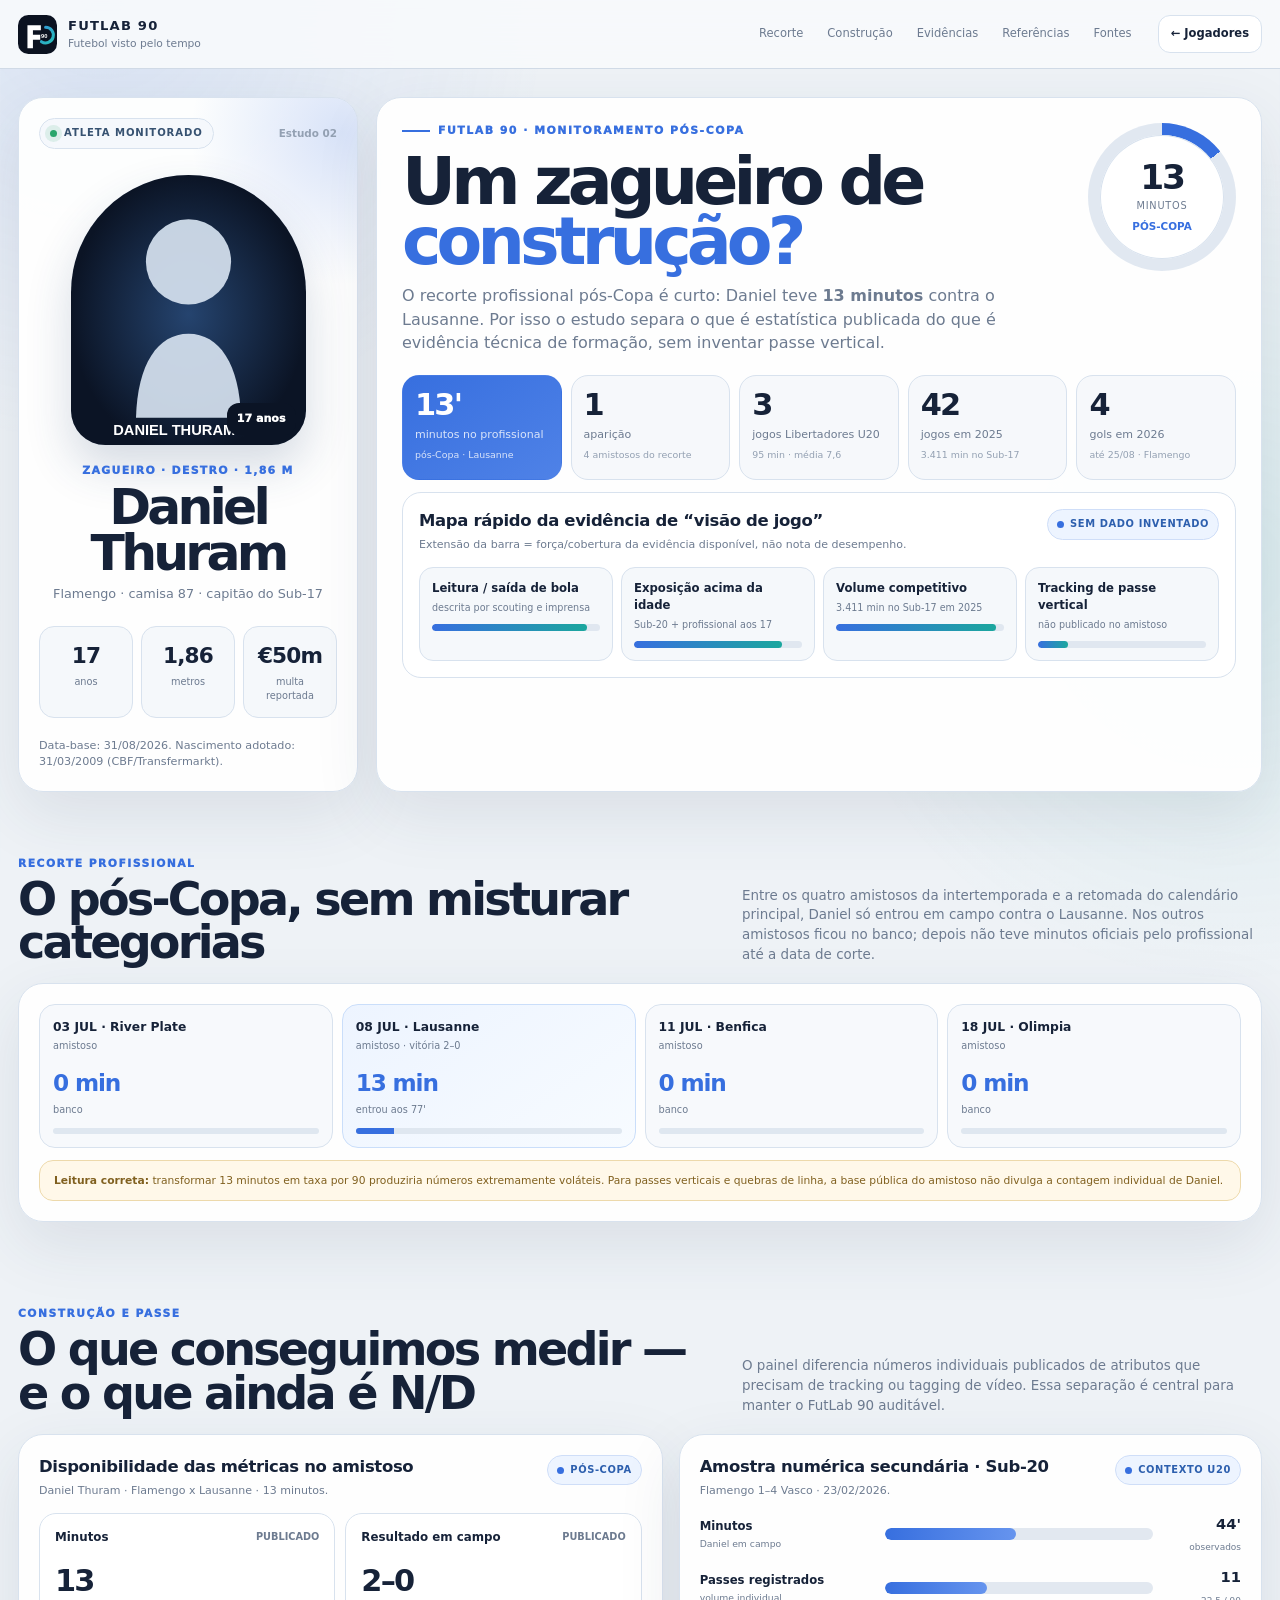
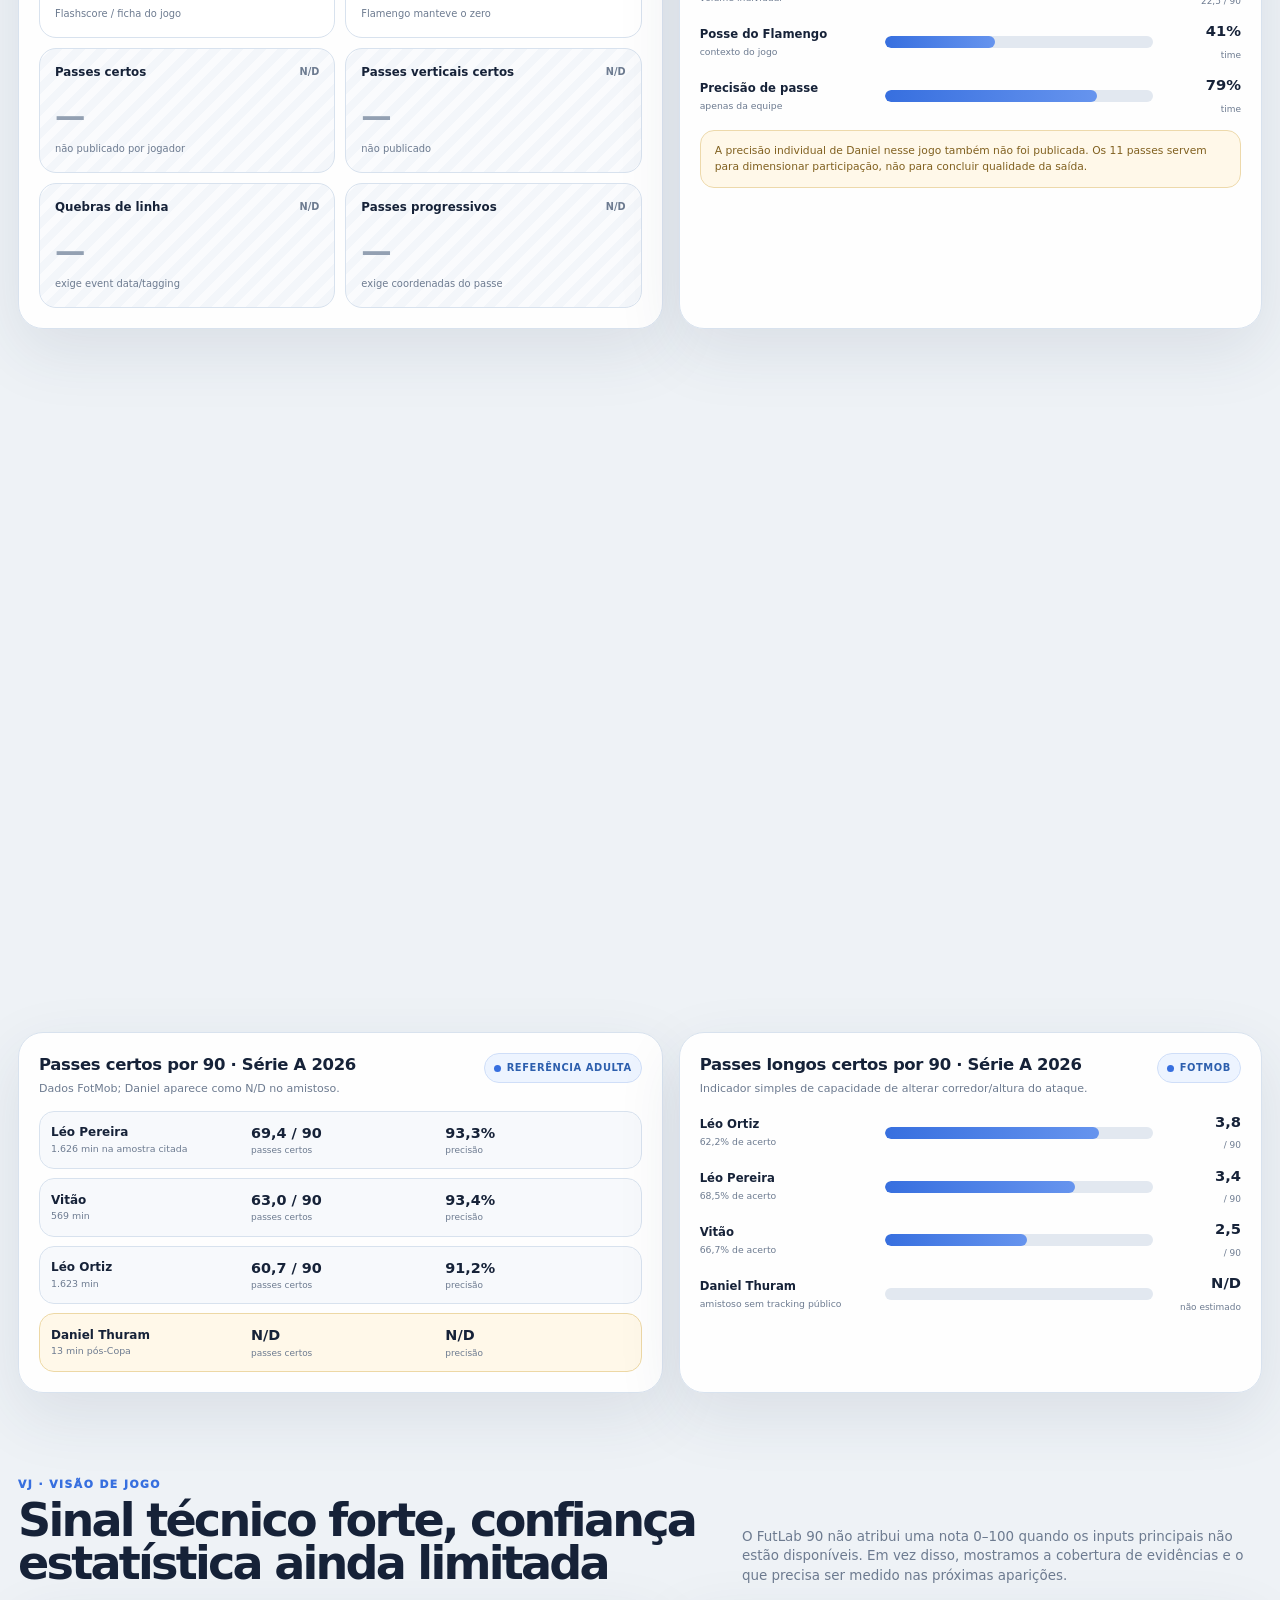
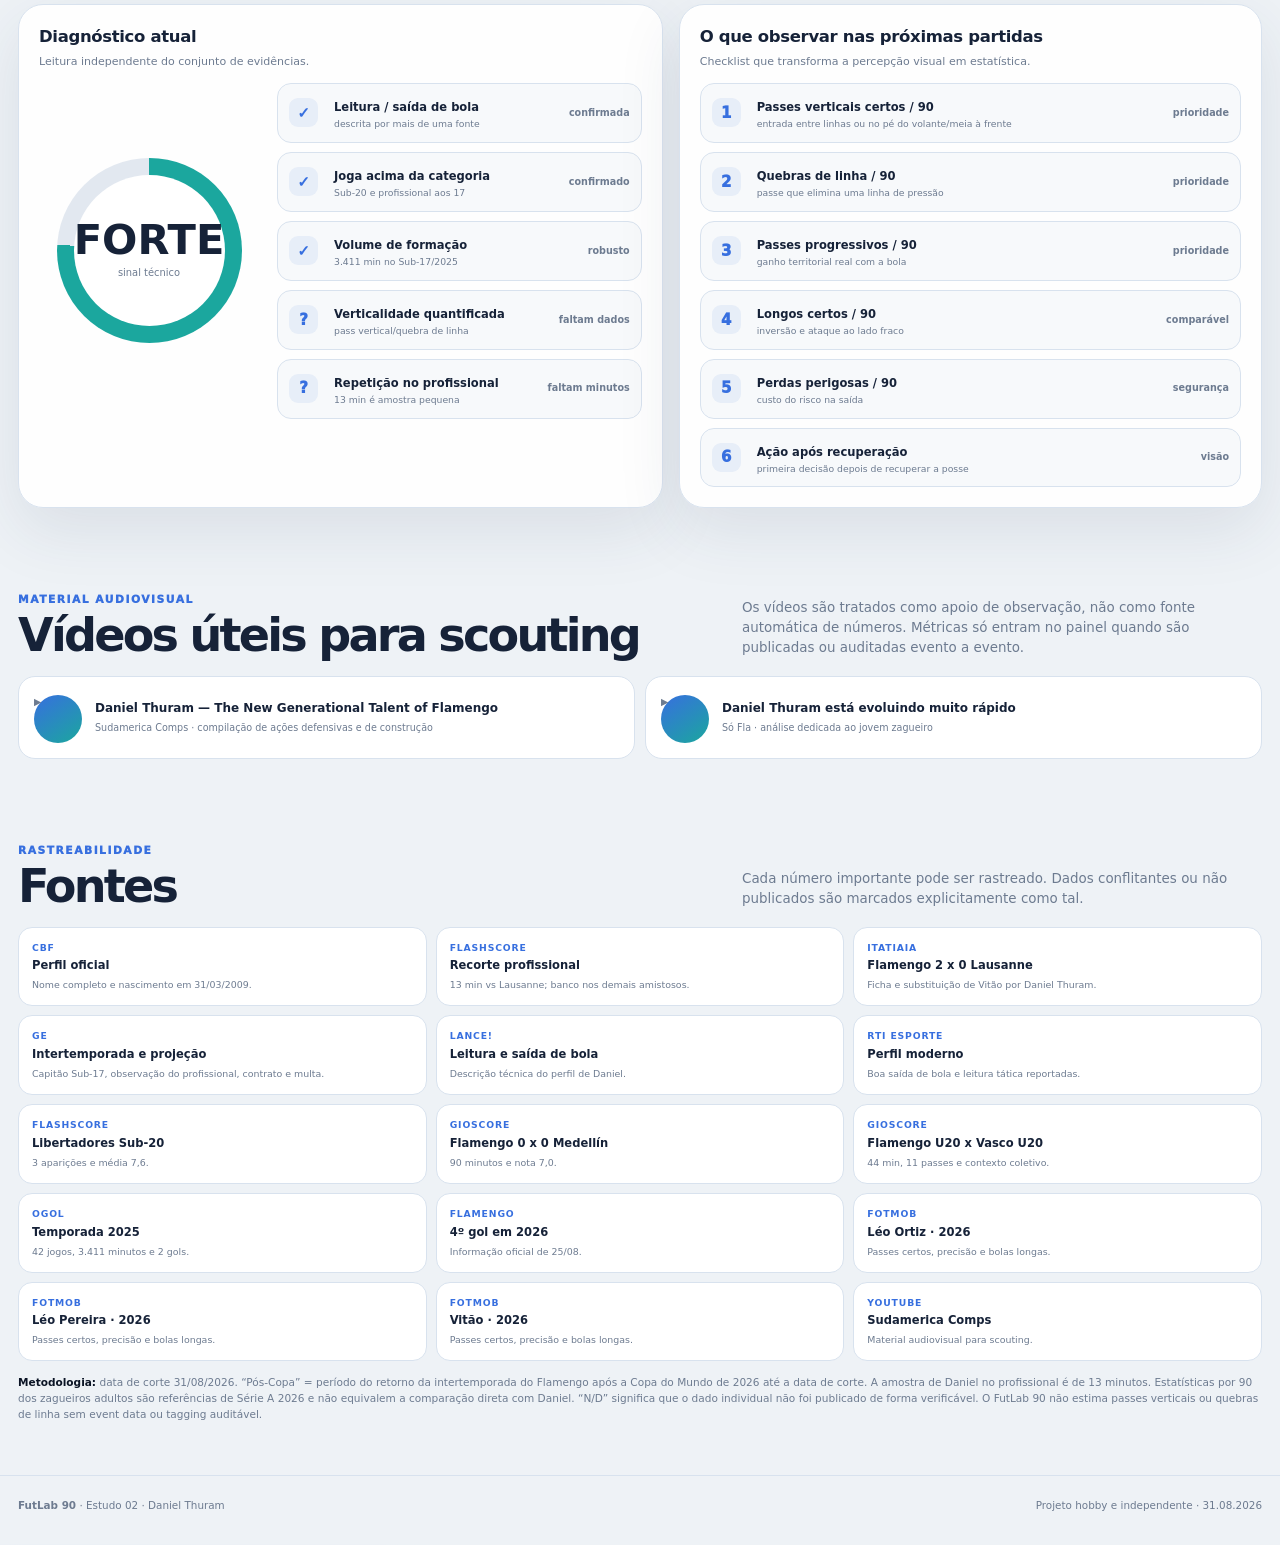
==== jogadores/daniel-thuram/index.html @ 8d50e5bb "feat: publish Daniel Thuram FutLab 90 study" ====
<!doctype html><html lang="pt-BR"><head><meta charset="utf-8"><meta name="viewport" content="width=device-width,initial-scale=1"><meta name="description" content="FutLab 90 — Estudo 02: Daniel Thuram. Visão de jogo, saída de bola e evidências estatísticas do zagueiro de 17 anos do Flamengo."><meta name="theme-color" content="#eef2f6"><title>FutLab 90 — Daniel Thuram | Estudo 02</title><link rel="icon" href="../../assets/futlab90-mark.svg" type="image/svg+xml"><link rel="stylesheet" href="style.css"></head><body>
<header class="top"><div class="shell topin"><a class="brand" href="../../"><img src="../../assets/futlab90-mark.svg" alt=""><div><strong>FutLab 90</strong><span>Futebol visto pelo tempo</span></div></a><nav class="nav"><a href="#recorte">Recorte</a><a href="#construcao">Construção</a><a href="#evidencias">Evidências</a><a href="#referencias">Referências</a><a href="#fontes">Fontes</a></nav><a class="homebtn" href="../../">← Jogadores</a></div></header>
<main>
<section class="hero"><div class="shell heroGrid">
<aside class="card profile reveal"><div class="status"><span class="pill"><i></i> atleta monitorado</span><span class="study">Estudo 02</span></div><div class="portrait"><img src="https://img.sofascore.com/api/v1/player/2456574/image" onerror="this.onerror=null;this.src='../../assets/daniel-thuram.svg'" alt="Daniel Thuram"><span class="age">17 anos</span></div><div class="profileName"><small>Zagueiro · destro · 1,86 m</small><h2>Daniel Thuram</h2><p>Flamengo · camisa 87 · capitão do Sub-17</p></div><div class="facts"><div class="fact"><strong>17</strong><span>anos</span></div><div class="fact"><strong>1,86</strong><span>metros</span></div><div class="fact"><strong>€50m</strong><span>multa reportada</span></div></div><div class="profileFoot"><p>Data-base: 31/08/2026. Nascimento adotado: 31/03/2009 (CBF/Transfermarkt).</p></div></aside>
<article class="card dashboard reveal"><div class="heroHead"><div><div class="eyebrow">FutLab 90 · Monitoramento pós-Copa</div><h1>Um zagueiro de <span>construção?</span></h1><p class="sub">O recorte profissional pós-Copa é curto: Daniel teve <b>13 minutos</b> contra o Lausanne. Por isso o estudo separa o que é estatística publicada do que é evidência técnica de formação, sem inventar passe vertical.</p></div><div class="ruler"><div><strong>13</strong><span>minutos</span><b>PÓS-COPA</b></div></div></div>
<div class="kpis"><div class="kpi primary"><strong>13'</strong><span>minutos no profissional</span><small>pós-Copa · Lausanne</small></div><div class="kpi"><strong>1</strong><span>aparição</span><small>4 amistosos do recorte</small></div><div class="kpi"><strong>3</strong><span>jogos Libertadores U20</span><small>95 min · média 7,6</small></div><div class="kpi"><strong>42</strong><span>jogos em 2025</span><small>3.411 min no Sub-17</small></div><div class="kpi"><strong>4</strong><span>gols em 2026</span><small>até 25/08 · Flamengo</small></div></div>
<div class="heroEvidence"><div class="chartHead"><div><h3>Mapa rápido da evidência de “visão de jogo”</h3><p>Extensão da barra = força/cobertura da evidência disponível, não nota de desempenho.</p></div><span class="chip">sem dado inventado</span></div><div class="signalGrid"><div class="signal"><b>Leitura / saída de bola</b><span>descrita por scouting e imprensa</span><div class="meter"><i style="width:92%"></i></div></div><div class="signal"><b>Exposição acima da idade</b><span>Sub-20 + profissional aos 17</span><div class="meter"><i style="width:88%"></i></div></div><div class="signal"><b>Volume competitivo</b><span>3.411 min no Sub-17 em 2025</span><div class="meter"><i style="width:95%"></i></div></div><div class="signal"><b>Tracking de passe vertical</b><span>não publicado no amistoso</span><div class="meter"><i style="width:18%"></i></div></div></div></div>
</article></div></section>
<section id="recorte"><div class="shell"><div class="sectionHead reveal"><div><small>Recorte profissional</small><h2>O pós-Copa, sem misturar categorias</h2></div><p>Entre os quatro amistosos da intertemporada e a retomada do calendário principal, Daniel só entrou em campo contra o Lausanne. Nos outros amistosos ficou no banco; depois não teve minutos oficiais pelo profissional até a data de corte.</p></div><article class="card chartCard reveal"><div class="timeline"><div class="match"><b>03 JUL · River Plate</b><span>amistoso</span><strong>0 min</strong><span>banco</span><i></i></div><div class="match played"><b>08 JUL · Lausanne</b><span>amistoso · vitória 2–0</span><strong>13 min</strong><span>entrou aos 77'</span><i></i></div><div class="match"><b>11 JUL · Benfica</b><span>amistoso</span><strong>0 min</strong><span>banco</span><i></i></div><div class="match"><b>18 JUL · Olimpia</b><span>amistoso</span><strong>0 min</strong><span>banco</span><i></i></div></div><div class="note"><b>Leitura correta:</b> transformar 13 minutos em taxa por 90 produziria números extremamente voláteis. Para passes verticais e quebras de linha, a base pública do amistoso não divulga a contagem individual de Daniel.</div></article></div></section>
<section id="construcao"><div class="shell"><div class="sectionHead reveal"><div><small>Construção e passe</small><h2>O que conseguimos medir — e o que ainda é N/D</h2></div><p>O painel diferencia números individuais publicados de atributos que precisam de tracking ou tagging de vídeo. Essa separação é central para manter o FutLab 90 auditável.</p></div><div class="grid2"><article class="card chartCard reveal"><div class="chartHead"><div><h3>Disponibilidade das métricas no amistoso</h3><p>Daniel Thuram · Flamengo x Lausanne · 13 minutos.</p></div><span class="chip">pós-Copa</span></div><div class="coverage"><div class="cover"><div class="topline"><b>Minutos</b><em>PUBLICADO</em></div><strong>13</strong><span>Flashscore / ficha do jogo</span></div><div class="cover"><div class="topline"><b>Resultado em campo</b><em>PUBLICADO</em></div><strong>2–0</strong><span>Flamengo manteve o zero</span></div><div class="cover nd"><div class="topline"><b>Passes certos</b><em>N/D</em></div><strong>—</strong><span>não publicado por jogador</span></div><div class="cover nd"><div class="topline"><b>Passes verticais certos</b><em>N/D</em></div><strong>—</strong><span>não publicado</span></div><div class="cover nd"><div class="topline"><b>Quebras de linha</b><em>N/D</em></div><strong>—</strong><span>exige event data/tagging</span></div><div class="cover nd"><div class="topline"><b>Passes progressivos</b><em>N/D</em></div><strong>—</strong><span>exige coordenadas do passe</span></div></div></article>
<article class="card chartCard reveal"><div class="chartHead"><div><h3>Amostra numérica secundária · Sub-20</h3><p>Flamengo 1–4 Vasco · 23/02/2026.</p></div><span class="chip">contexto U20</span></div><div class="bars"><div class="barrow"><div class="barcopy"><b>Minutos</b><span>Daniel em campo</span></div><div class="track"><i style="width:49%"></i></div><div class="value"><strong>44'</strong><span>observados</span></div></div><div class="barrow"><div class="barcopy"><b>Passes registrados</b><span>volume individual</span></div><div class="track"><i style="width:38%"></i></div><div class="value"><strong>11</strong><span>22,5 / 90</span></div></div><div class="barrow"><div class="barcopy"><b>Posse do Flamengo</b><span>contexto do jogo</span></div><div class="track"><i style="width:41%"></i></div><div class="value"><strong>41%</strong><span>time</span></div></div><div class="barrow"><div class="barcopy"><b>Precisão de passe</b><span>apenas da equipe</span></div><div class="track"><i style="width:79%"></i></div><div class="value"><strong>79%</strong><span>time</span></div></div></div><div class="note">A precisão individual de Daniel nesse jogo também não foi publicada. Os 11 passes servem para dimensionar participação, não para concluir qualidade da saída.</div></article></div></div></section>
<section id="evidencias"><div class="shell"><div class="sectionHead reveal"><div><small>Base de confirmação</small><h2>Por que o perfil de construtor é plausível</h2></div><p>Quando o tracking granular falta, a hipótese precisa sobreviver ao cruzamento de contexto competitivo, avaliações e observação técnica publicada.</p></div><div class="evidenceGrid"><article class="card evidence reveal"><div class="num">7,6</div><small>Libertadores U20</small><b>Média publicada em 3 aparições</b><p>Flashscore registra três jogos de Daniel no torneio de 2026, com 95 minutos e média 7,6.</p></article><article class="card evidence reveal"><div class="num">90'</div><small>vs Medellín U20</small><b>Jogo inteiro, placar 0–0</b><p>Atuou 90 minutos na partida sem gols e recebeu avaliação 7,0 em base de jogo.</p></article><article class="card evidence reveal"><div class="num">3.411'</div><small>temporada 2025</small><b>42 jogos no Sub-17</b><p>Volume grande para um defensor tão jovem: 42 partidas e dois gols no ano.</p></article><article class="card evidence reveal"><div class="num">4</div><small>gols em 2026</small><b>ameaça aérea real</b><p>O Flamengo informou em 25/08 que o gol contra o Atlético-GO foi o quarto do capitão no ano.</p></article></div><div class="quote reveal"><b>Scouting publicado:</b> o Lance destacou a “leitura de jogo, especialmente na saída de bola”. Outra apuração descreve o atleta como zagueiro de perfil moderno, com boa saída e leitura tática acima da média para a idade. Isso não substitui tracking, mas é evidência independente alinhada à hipótese.</div></div></section>
<section id="referencias"><div class="shell"><div class="sectionHead reveal"><div><small>Régua do profissional</small><h2>Como é a referência de construção no Flamengo</h2></div><p>Não é uma comparação direta de desempenho com Daniel — a amostra dele não permite. É uma régua para entender o nível de circulação e passe longo exigido dos zagueiros do time principal.</p></div><div class="grid2"><article class="card chartCard reveal"><div class="chartHead"><div><h3>Passes certos por 90 · Série A 2026</h3><p>Dados FotMob; Daniel aparece como N/D no amistoso.</p></div><span class="chip">referência adulta</span></div><div class="refTable"><div class="refRow"><div class="refName"><b>Léo Pereira</b><span>1.626 min na amostra citada</span></div><div class="miniMetric"><b>69,4 / 90</b><span>passes certos</span></div><div class="miniMetric"><b>93,3%</b><span>precisão</span></div></div><div class="refRow"><div class="refName"><b>Vitão</b><span>569 min</span></div><div class="miniMetric"><b>63,0 / 90</b><span>passes certos</span></div><div class="miniMetric"><b>93,4%</b><span>precisão</span></div></div><div class="refRow"><div class="refName"><b>Léo Ortiz</b><span>1.623 min</span></div><div class="miniMetric"><b>60,7 / 90</b><span>passes certos</span></div><div class="miniMetric"><b>91,2%</b><span>precisão</span></div></div><div class="refRow daniel"><div class="refName"><b>Daniel Thuram</b><span>13 min pós-Copa</span></div><div class="miniMetric"><b>N/D</b><span>passes certos</span></div><div class="miniMetric"><b>N/D</b><span>precisão</span></div></div></div></article>
<article class="card chartCard reveal"><div class="chartHead"><div><h3>Passes longos certos por 90 · Série A 2026</h3><p>Indicador simples de capacidade de alterar corredor/altura do ataque.</p></div><span class="chip">FotMob</span></div><div class="bars"><div class="barrow"><div class="barcopy"><b>Léo Ortiz</b><span>62,2% de acerto</span></div><div class="track"><i style="width:80%"></i></div><div class="value"><strong>3,8</strong><span>/ 90</span></div></div><div class="barrow"><div class="barcopy"><b>Léo Pereira</b><span>68,5% de acerto</span></div><div class="track"><i style="width:71%"></i></div><div class="value"><strong>3,4</strong><span>/ 90</span></div></div><div class="barrow"><div class="barcopy"><b>Vitão</b><span>66,7% de acerto</span></div><div class="track"><i style="width:53%"></i></div><div class="value"><strong>2,5</strong><span>/ 90</span></div></div><div class="barrow"><div class="barcopy"><b>Daniel Thuram</b><span>amistoso sem tracking público</span></div><div class="track"><i style="width:0"></i></div><div class="value"><strong>N/D</strong><span>não estimado</span></div></div></div></article></div></div></section>
<section><div class="shell"><div class="sectionHead reveal"><div><small>VJ · Visão de Jogo</small><h2>Sinal técnico forte, confiança estatística ainda limitada</h2></div><p>O FutLab 90 não atribui uma nota 0–100 quando os inputs principais não estão disponíveis. Em vez disso, mostramos a cobertura de evidências e o que precisa ser medido nas próximas aparições.</p></div><div class="grid2"><article class="card chartCard reveal"><div class="chartHead"><div><h3>Diagnóstico atual</h3><p>Leitura independente do conjunto de evidências.</p></div></div><div class="goals"><div class="donut" style="--p:76"><div><strong>FORTE</strong><span>sinal técnico</span></div></div><div><div class="checklist"><div class="check"><i>✓</i><div><b>Leitura / saída de bola</b><span>descrita por mais de uma fonte</span></div><em>confirmada</em></div><div class="check"><i>✓</i><div><b>Joga acima da categoria</b><span>Sub-20 e profissional aos 17</span></div><em>confirmado</em></div><div class="check"><i>✓</i><div><b>Volume de formação</b><span>3.411 min no Sub-17/2025</span></div><em>robusto</em></div><div class="check"><i>?</i><div><b>Verticalidade quantificada</b><span>pass vertical/quebra de linha</span></div><em>faltam dados</em></div><div class="check"><i>?</i><div><b>Repetição no profissional</b><span>13 min é amostra pequena</span></div><em>faltam minutos</em></div></div></div></div></article>
<article class="card chartCard reveal"><div class="chartHead"><div><h3>O que observar nas próximas partidas</h3><p>Checklist que transforma a percepção visual em estatística.</p></div></div><div class="checklist"><div class="check"><i>1</i><div><b>Passes verticais certos / 90</b><span>entrada entre linhas ou no pé do volante/meia à frente</span></div><em>prioridade</em></div><div class="check"><i>2</i><div><b>Quebras de linha / 90</b><span>passe que elimina uma linha de pressão</span></div><em>prioridade</em></div><div class="check"><i>3</i><div><b>Passes progressivos / 90</b><span>ganho territorial real com a bola</span></div><em>prioridade</em></div><div class="check"><i>4</i><div><b>Longos certos / 90</b><span>inversão e ataque ao lado fraco</span></div><em>comparável</em></div><div class="check"><i>5</i><div><b>Perdas perigosas / 90</b><span>custo do risco na saída</span></div><em>segurança</em></div><div class="check"><i>6</i><div><b>Ação após recuperação</b><span>primeira decisão depois de recuperar a posse</span></div><em>visão</em></div></div></article></div></div></section>
<section><div class="shell"><div class="sectionHead reveal"><div><small>Material audiovisual</small><h2>Vídeos úteis para scouting</h2></div><p>Os vídeos são tratados como apoio de observação, não como fonte automática de números. Métricas só entram no painel quando são publicadas ou auditadas evento a evento.</p></div><div class="videoGrid reveal"><a class="videoCard" href="https://www.youtube.com/watch?v=qIunXgoVu8s" target="_blank" rel="noopener"><span class="play">▶</span><div><b>Daniel Thuram — The New Generational Talent of Flamengo</b><span>Sudamerica Comps · compilação de ações defensivas e de construção</span></div></a><a class="videoCard" href="https://www.youtube.com/watch?v=5O9oHXUNaRY" target="_blank" rel="noopener"><span class="play">▶</span><div><b>Daniel Thuram está evoluindo muito rápido</b><span>Só Fla · análise dedicada ao jovem zagueiro</span></div></a></div></div></section>
<section id="fontes"><div class="shell"><div class="sectionHead reveal"><div><small>Rastreabilidade</small><h2>Fontes</h2></div><p>Cada número importante pode ser rastreado. Dados conflitantes ou não publicados são marcados explicitamente como tal.</p></div><div class="sources reveal">
<a class="source" href="https://www.cbf.com.br/futebol-brasileiro/atletas/campeonato-brasileiro/sub-20/2026/718394" target="_blank" rel="noopener"><small>CBF</small><b>Perfil oficial</b><span>Nome completo e nascimento em 31/03/2009.</span></a>
<a class="source" href="https://www.flashscore.com.br/jogador/daniel-thuram-marinho/212SZlZH/" target="_blank" rel="noopener"><small>Flashscore</small><b>Recorte profissional</b><span>13 min vs Lausanne; banco nos demais amistosos.</span></a>
<a class="source" href="https://www.itatiaia.com.br/esportes/futebol/futebol-nacional/futebol-carioca/flamengo/flamengo-roda-o-elenco-mas-vence-o-lausanne-sport-na-intertemporada/" target="_blank" rel="noopener"><small>Itatiaia</small><b>Flamengo 2 x 0 Lausanne</b><span>Ficha e substituição de Vitão por Daniel Thuram.</span></a>
<a class="source" href="https://ge.globo.com/futebol/times/flamengo/noticia/2026/06/27/quem-sao-os-jovens-da-base-que-vao-para-portugal-e-podem-aproveitar-para-conquistar-jardim-no-flamengo.ghtml" target="_blank" rel="noopener"><small>ge</small><b>Intertemporada e projeção</b><span>Capitão Sub-17, observação do profissional, contrato e multa.</span></a>
<a class="source" href="https://www.lance.com.br/flamengo/flamengo-decide-vaga-para-a-final-da-libertadores-sub-20-veja-os-destaques.html/" target="_blank" rel="noopener"><small>Lance!</small><b>Leitura e saída de bola</b><span>Descrição técnica do perfil de Daniel.</span></a>
<a class="source" href="https://rtiesporte.com.br/flamengo-daniel-thuram-contrato-multa-rescisoria/" target="_blank" rel="noopener"><small>RTI Esporte</small><b>Perfil moderno</b><span>Boa saída de bola e leitura tática reportadas.</span></a>
<a class="source" href="https://www.flashscore.com.br/jogador/daniel-thuram-marinho/212SZlZH/" target="_blank" rel="noopener"><small>Flashscore</small><b>Libertadores Sub-20</b><span>3 aparições e média 7,6.</span></a>
<a class="source" href="https://gioscore.com/es/futbol/partido/flamengo-rj-u20-medellin-u20/19677320" target="_blank" rel="noopener"><small>GioScore</small><b>Flamengo 0 x 0 Medellín</b><span>90 minutos e nota 7,0.</span></a>
<a class="source" href="https://gioscore.com/pt/futebol/partida/flamengo-rj-u20-vasco-da-gama-u20/19679340" target="_blank" rel="noopener"><small>GioScore</small><b>Flamengo U20 x Vasco U20</b><span>44 min, 11 passes e contexto coletivo.</span></a>
<a class="source" href="https://www.ogol.com.br/jogador/daniel-thuram/1172499?epoca_id=154" target="_blank" rel="noopener"><small>oGol</small><b>Temporada 2025</b><span>42 jogos, 3.411 minutos e 2 gols.</span></a>
<a class="source" href="https://www.flamengo.com.br/noticias/futebol-de-base/flamengo-goleia-atletico-go-e-chega-a-nove-jogos-invictos-no-brasileiro-sub-17" target="_blank" rel="noopener"><small>Flamengo</small><b>4º gol em 2026</b><span>Informação oficial de 25/08.</span></a>
<a class="source" href="https://www.fotmob.com/players/845976" target="_blank" rel="noopener"><small>FotMob</small><b>Léo Ortiz · 2026</b><span>Passes certos, precisão e bolas longas.</span></a>
<a class="source" href="https://www.fotmob.com/pt-BR/players/523801/leo-pereira" target="_blank" rel="noopener"><small>FotMob</small><b>Léo Pereira · 2026</b><span>Passes certos, precisão e bolas longas.</span></a>
<a class="source" href="https://www.fotmob.com/players/834240" target="_blank" rel="noopener"><small>FotMob</small><b>Vitão · 2026</b><span>Passes certos, precisão e bolas longas.</span></a>
<a class="source" href="https://www.youtube.com/watch?v=qIunXgoVu8s" target="_blank" rel="noopener"><small>YouTube</small><b>Sudamerica Comps</b><span>Material audiovisual para scouting.</span></a>
</div><p class="method reveal"><b>Metodologia:</b> data de corte 31/08/2026. “Pós-Copa” = período do retorno da intertemporada do Flamengo após a Copa do Mundo de 2026 até a data de corte. A amostra de Daniel no profissional é de 13 minutos. Estatísticas por 90 dos zagueiros adultos são referências de Série A 2026 e não equivalem a comparação direta com Daniel. “N/D” significa que o dado individual não foi publicado de forma verificável. O FutLab 90 não estima passes verticais ou quebras de linha sem event data ou tagging auditável.</p></div></section>
</main><footer><div class="shell foot"><span><b>FutLab 90</b> · Estudo 02 · Daniel Thuram</span><span>Projeto hobby e independente · 31.08.2026</span></div></footer><script src="app.js"></script></body></html>
---- jogadores/daniel-thuram/style.css ----
:root{--bg:#eef2f6;--card:#fff;--ink:#0b1425;--text:#162238;--muted:#6d7b90;--muted2:#93a0b2;--line:#d8e2ee;--blue:#376fdf;--blue2:#6694ee;--teal:#1ba79e;--teal2:#55c8bf;--amber:#e9a735;--violet:#7259d6;--green:#29a66b;--red:#d65c70;--shadow:0 22px 65px rgba(36,55,85,.10);--max:1440px}*{box-sizing:border-box}html{scroll-behavior:smooth;background:var(--bg)}body{margin:0;background:radial-gradient(circle at 8% 0,rgba(55,111,223,.12),transparent 28rem),radial-gradient(circle at 96% 12%,rgba(27,167,158,.1),transparent 26rem),var(--bg);color:var(--text);font:15px/1.48 Inter,ui-sans-serif,system-ui,-apple-system,BlinkMacSystemFont,"Segoe UI",sans-serif;-webkit-font-smoothing:antialiased}body:before{content:"";position:fixed;inset:0;z-index:-1;pointer-events:none;background-image:linear-gradient(rgba(46,70,104,.027) 1px,transparent 1px),linear-gradient(90deg,rgba(46,70,104,.027) 1px,transparent 1px);background-size:34px 34px;mask-image:linear-gradient(#000,transparent 78%)}a{color:inherit}img{display:block;max-width:100%}.shell{width:min(var(--max),calc(100% - 36px));margin:auto}.top{position:sticky;top:0;z-index:50;background:rgba(248,250,252,.9);backdrop-filter:blur(18px);border-bottom:1px solid rgba(199,211,226,.8)}.topin{height:68px;display:flex;align-items:center;gap:16px}.brand{display:flex;align-items:center;gap:11px;text-decoration:none;margin-right:auto}.brand img{width:39px;height:39px}.brand strong{display:block;font-size:.82rem;letter-spacing:.09em;text-transform:uppercase}.brand span{display:block;color:var(--muted);font-size:.67rem}.nav{display:flex;gap:4px}.nav a{text-decoration:none;color:var(--muted);font-size:.72rem;padding:9px 10px;border-radius:10px}.nav a:hover{background:white;color:var(--ink)}.homebtn{border:1px solid var(--line);background:white;border-radius:12px;padding:9px 12px;text-decoration:none;font-size:.72rem;font-weight:800}.hero{padding:28px 0 22px}.heroGrid{display:grid;grid-template-columns:340px minmax(0,1fr);gap:18px}.card{background:rgba(255,255,255,.95);border:1px solid var(--line);border-radius:25px;box-shadow:var(--shadow)}.profile{padding:20px;min-height:690px;position:relative;overflow:hidden;display:flex;flex-direction:column}.profile:after{content:"";position:absolute;width:330px;height:330px;border-radius:50%;right:-150px;top:-130px;background:radial-gradient(circle,rgba(55,111,223,.19),transparent 65%)}.status{position:relative;z-index:2;display:flex;justify-content:space-between;align-items:center}.pill{display:inline-flex;align-items:center;gap:7px;padding:7px 10px;border-radius:999px;border:1px solid var(--line);background:#f5f8fc;color:#375271;font-size:.63rem;font-weight:900;letter-spacing:.09em;text-transform:uppercase}.pill i{width:7px;height:7px;border-radius:50%;background:var(--green);box-shadow:0 0 0 5px rgba(41,166,107,.12)}.study{font-size:.65rem;color:var(--muted2);font-weight:800}.portrait{width:235px;height:270px;margin:26px auto 18px;border-radius:120px 120px 35px 35px;overflow:hidden;position:relative;background:linear-gradient(145deg,#dce6f2,#c8d6e7);box-shadow:0 22px 46px rgba(37,67,111,.19)}.portrait:before{content:"";position:absolute;inset:0;background:radial-gradient(circle at 50% 80%,rgba(27,167,158,.25),transparent 46%)}.portrait img{position:relative;z-index:2;width:100%;height:100%;object-fit:cover;object-position:center 10%}.age{position:absolute;z-index:3;right:10px;bottom:10px;background:var(--ink);color:#fff;padding:8px 10px;border-radius:12px;font-size:.69rem;font-weight:950}.profileName{text-align:center;position:relative;z-index:2}.profileName small{display:block;color:var(--blue);font-size:.68rem;text-transform:uppercase;letter-spacing:.12em;font-weight:950}.profileName h2{font-size:3.15rem;letter-spacing:-.075em;line-height:.92;margin:5px 0 8px}.profileName p{margin:0;color:var(--muted);font-size:.8rem}.facts{display:grid;grid-template-columns:repeat(3,1fr);gap:8px;margin-top:22px}.fact{background:#f5f8fb;border:1px solid var(--line);border-radius:15px;padding:13px 8px;text-align:center}.fact strong{font-size:1.35rem;display:block;letter-spacing:-.04em}.fact span{display:block;color:var(--muted);font-size:.61rem;margin-top:3px}.profileFoot{margin-top:auto;padding-top:20px}.profileFoot p{margin:0;color:var(--muted);font-size:.7rem}.dashboard{padding:25px;position:relative;min-width:0}.heroHead{display:flex;align-items:flex-start;justify-content:space-between;gap:20px}.eyebrow{display:flex;align-items:center;gap:8px;color:var(--blue);font-weight:950;font-size:.68rem;letter-spacing:.14em;text-transform:uppercase}.eyebrow:before{content:"";width:28px;height:2px;background:var(--blue)}h1{font-size:clamp(2.65rem,5.2vw,5.35rem);line-height:.9;letter-spacing:-.073em;margin:13px 0 12px;max-width:850px}h1 span{color:var(--blue)}.sub{margin:0;color:var(--muted);font-size:1rem;max-width:820px}.ruler{flex:0 0 148px;width:148px;height:148px;border-radius:50%;display:grid;place-items:center;position:relative;background:conic-gradient(var(--blue) 0 14.4%,#e1e8f1 14.4%)}.ruler:before{content:"";position:absolute;inset:12px;border-radius:50%;background:white;box-shadow:inset 0 0 0 1px var(--line)}.ruler div{position:relative;text-align:center}.ruler strong{font-size:2.15rem;display:block;line-height:1;letter-spacing:-.06em}.ruler span{display:block;color:var(--muted);font-size:.61rem;text-transform:uppercase;letter-spacing:.08em;margin-top:5px}.ruler b{display:block;color:var(--blue);font-size:.65rem;margin-top:5px}.kpis{display:grid;grid-template-columns:repeat(5,1fr);gap:9px;margin-top:20px}.kpi{border:1px solid var(--line);background:#f6f8fb;border-radius:17px;padding:14px 12px;min-height:105px}.kpi strong{display:block;font-size:1.9rem;line-height:1;letter-spacing:-.06em}.kpi span{display:block;color:var(--muted);font-size:.69rem;margin-top:7px}.kpi small{display:block;color:var(--muted2);font-size:.59rem;margin-top:4px}.kpi.primary{background:linear-gradient(145deg,var(--blue),#4f82e7);border-color:transparent;color:#fff}.kpi.primary span,.kpi.primary small{color:rgba(255,255,255,.8)}.heroEvidence{margin-top:12px;border:1px solid var(--line);border-radius:19px;background:#fff;padding:16px}.chartHead{display:flex;justify-content:space-between;gap:16px;align-items:flex-start;margin-bottom:13px}.chartHead h3{margin:0;font-size:1.03rem;letter-spacing:-.02em}.chartHead p{margin:4px 0 0;color:var(--muted);font-size:.69rem}.chip{display:inline-flex;align-items:center;gap:6px;padding:7px 9px;border-radius:999px;background:#edf4ff;border:1px solid #cfdef8;color:#2d5fae;font-size:.62rem;font-weight:900;text-transform:uppercase;letter-spacing:.06em;white-space:nowrap}.chip:before{content:"";width:7px;height:7px;border-radius:50%;background:var(--blue)}.signalGrid{display:grid;grid-template-columns:repeat(4,1fr);gap:8px}.signal{padding:12px;border-radius:14px;background:#f5f8fb;border:1px solid var(--line)}.signal b{display:block;font-size:.73rem}.signal span{display:block;color:var(--muted);font-size:.6rem;margin-top:4px}.signal .meter{height:7px;background:#e0e7f0;border-radius:999px;overflow:hidden;margin-top:9px}.signal .meter i{display:block;height:100%;border-radius:inherit;background:linear-gradient(90deg,var(--blue),var(--teal))}section{padding:42px 0;scroll-margin-top:76px}.sectionHead{display:grid;grid-template-columns:minmax(0,1fr) minmax(300px,520px);gap:25px;align-items:end;margin-bottom:18px}.sectionHead small{display:block;color:var(--blue);text-transform:uppercase;font-size:.67rem;letter-spacing:.14em;font-weight:950;margin-bottom:6px}.sectionHead h2{font-size:clamp(2rem,3.6vw,3.55rem);line-height:.95;letter-spacing:-.06em;margin:0}.sectionHead p{margin:0;color:var(--muted);font-size:.84rem}.grid2{display:grid;grid-template-columns:1.05fr .95fr;gap:16px}.chartCard{padding:20px;overflow:hidden}.timeline{display:grid;grid-template-columns:repeat(4,1fr);gap:9px}.match{border:1px solid var(--line);background:#f7f9fc;border-radius:16px;padding:13px;position:relative;overflow:hidden}.match.played{background:linear-gradient(145deg,#edf4ff,#f7fbff);border-color:#cadefa}.match b{display:block;font-size:.77rem}.match span{display:block;color:var(--muted);font-size:.61rem;margin-top:3px}.match strong{display:block;font-size:1.45rem;margin-top:12px;letter-spacing:-.05em;color:var(--blue)}.match i{display:block;height:6px;border-radius:999px;background:#dfe7f0;margin-top:10px;overflow:hidden}.match i:after{content:"";display:block;height:100%;width:0;background:var(--blue)}.match.played i:after{width:14.4%}.coverage{display:grid;grid-template-columns:repeat(2,1fr);gap:10px}.cover{border:1px solid var(--line);border-radius:17px;padding:15px;background:white}.cover .topline{display:flex;justify-content:space-between;gap:10px;align-items:center}.cover b{font-size:.74rem}.cover em{font-style:normal;font-size:.61rem;font-weight:900;color:var(--muted)}.cover strong{display:block;font-size:1.9rem;letter-spacing:-.06em;margin-top:12px}.cover span{display:block;color:var(--muted);font-size:.62rem;margin-top:4px}.cover.nd{background:repeating-linear-gradient(135deg,#fafbfd 0 8px,#f3f6fa 8px 16px)}.cover.nd strong{color:var(--muted2)}.note{margin-top:12px;padding:12px 14px;border-radius:14px;background:#fff8e9;border:1px solid #edd9ab;color:#80601f;font-size:.67rem}.bars{display:grid;gap:10px}.barrow{display:grid;grid-template-columns:175px 1fr 78px;gap:10px;align-items:center}.barcopy b{display:block;font-size:.73rem}.barcopy span{display:block;color:var(--muted);font-size:.58rem;margin-top:2px}.track{height:12px;border-radius:999px;background:#e2e8f0;overflow:hidden}.track i{height:100%;display:block;border-radius:inherit;background:linear-gradient(90deg,var(--blue),var(--blue2))}.value{text-align:right}.value strong{display:block;font-size:.92rem}.value span{font-size:.56rem;color:var(--muted)}.refTable{display:grid;gap:9px}.refRow{display:grid;grid-template-columns:190px 1fr 1fr;gap:10px;align-items:center;padding:11px;border-radius:15px;background:#f7f9fc;border:1px solid var(--line)}.refRow.daniel{background:#fff8e9;border-color:#edd8a5}.refName b{display:block;font-size:.75rem}.refName span{display:block;font-size:.59rem;color:var(--muted)}.miniMetric b{display:block;font-size:.9rem}.miniMetric span{display:block;color:var(--muted);font-size:.56rem}.evidenceGrid{display:grid;grid-template-columns:repeat(4,1fr);gap:10px}.evidence{padding:17px;min-height:205px;position:relative;overflow:hidden}.evidence:after{content:"";position:absolute;width:100px;height:100px;border-radius:50%;right:-42px;top:-42px;background:rgba(55,111,223,.07)}.evidence .num{font-size:2.3rem;font-weight:950;letter-spacing:-.07em}.evidence small{display:block;color:var(--blue);font-size:.61rem;letter-spacing:.1em;text-transform:uppercase;font-weight:900;margin-top:8px}.evidence b{display:block;font-size:.84rem;margin-top:7px}.evidence p{margin:7px 0 0;color:var(--muted);font-size:.65rem}.quote{margin-top:15px;border-left:3px solid var(--teal);padding:12px 15px;background:#f4fbfa;border-radius:0 14px 14px 0;color:#385c5a;font-size:.76rem}.videoGrid{display:grid;grid-template-columns:1fr 1fr;gap:10px}.videoCard{display:flex;gap:13px;align-items:center;padding:15px;text-decoration:none;border:1px solid var(--line);border-radius:17px;background:white}.play{width:48px;height:48px;border-radius:50%;background:linear-gradient(145deg,var(--blue),var(--teal));color:white;display:grid;place-items:center;font-size:1.05rem;flex:0 0 auto}.videoCard b{display:block;font-size:.75rem}.videoCard span{display:block;color:var(--muted);font-size:.6rem;margin-top:3px}.goals{display:grid;grid-template-columns:220px 1fr;gap:18px;align-items:center}.donut{--p:75;width:185px;height:185px;border-radius:50%;display:grid;place-items:center;background:conic-gradient(var(--teal) calc(var(--p)*1%),#e2e8f0 0);position:relative;margin:auto}.donut:before{content:"";position:absolute;inset:17px;background:white;border-radius:50%}.donut div{position:relative;text-align:center}.donut strong{font-size:2.6rem;display:block;line-height:1}.donut span{font-size:.62rem;color:var(--muted)}.checklist{display:grid;gap:9px}.check{display:grid;grid-template-columns:35px 1fr 100px;gap:10px;align-items:center;padding:11px;border:1px solid var(--line);border-radius:14px;background:#f7f9fb}.check i{width:29px;height:29px;border-radius:9px;display:grid;place-items:center;background:#e7eef8;color:var(--blue);font-style:normal;font-weight:950}.check b{font-size:.72rem}.check span{display:block;color:var(--muted);font-size:.58rem}.check em{font-style:normal;text-align:right;color:var(--muted);font-size:.6rem;font-weight:850}.sources{display:grid;grid-template-columns:repeat(3,1fr);gap:9px}.source{padding:13px;border:1px solid var(--line);border-radius:14px;background:white;text-decoration:none;transition:.2s}.source:hover{transform:translateY(-2px);box-shadow:var(--shadow)}.source small{display:block;color:var(--blue);font-size:.58rem;text-transform:uppercase;font-weight:900;letter-spacing:.09em}.source b{display:block;font-size:.72rem;margin-top:3px}.source span{display:block;color:var(--muted);font-size:.59rem;margin-top:4px}.method{margin-top:14px;color:var(--muted);font-size:.66rem}.method b{color:var(--ink)}footer{border-top:1px solid var(--line);padding:22px 0 32px;color:var(--muted);font-size:.65rem}.foot{display:flex;justify-content:space-between;gap:15px}.reveal{opacity:0;transform:translateY(10px);transition:.45s}.reveal.on{opacity:1;transform:none}@media(max-width:1050px){.heroGrid{grid-template-columns:280px 1fr}.profile{min-height:650px}.portrait{width:205px;height:238px}.kpis{grid-template-columns:repeat(3,1fr)}.kpi:nth-child(4),.kpi:nth-child(5){grid-column:span 1}.signalGrid,.evidenceGrid{grid-template-columns:repeat(2,1fr)}}@media(max-width:850px){.nav{display:none}.heroGrid,.grid2{grid-template-columns:1fr}.profile{min-height:auto;display:grid;grid-template-columns:180px 1fr;gap:15px;align-items:center}.status{grid-column:1/-1}.portrait{margin:0;width:165px;height:195px}.profileName{text-align:left}.facts{margin:0}.profileFoot{grid-column:1/-1;padding-top:2px}.sectionHead{grid-template-columns:1fr}.timeline{grid-template-columns:repeat(2,1fr)}.sources{grid-template-columns:repeat(2,1fr)}.goals{grid-template-columns:1fr}.donut{width:160px;height:160px}}@media(max-width:620px){.shell{width:min(100% - 22px,var(--max))}.topin{height:59px}.brand span{display:none}.homebtn{font-size:.65rem;padding:8px 9px}.hero{padding-top:16px}.profile{grid-template-columns:96px 1fr;padding:12px}.portrait{width:92px;height:110px;border-radius:48px 48px 18px 18px}.age{font-size:.52rem;padding:4px 6px;right:4px;bottom:4px}.profileName h2{font-size:2rem}.profileName p{font-size:.64rem}.facts,.profileFoot{display:none}.dashboard{padding:16px}.heroHead{display:block}.ruler{width:82px;height:82px;position:absolute;right:17px;top:112px;flex-basis:82px}.ruler:before{inset:7px}.ruler strong{font-size:1.2rem}.ruler span{font-size:.44rem}.ruler b{font-size:.46rem;margin-top:2px}h1{font-size:2.45rem;padding-right:72px}.sub{font-size:.79rem;padding-right:92px;min-height:94px}.kpis{grid-template-columns:1fr 1fr}.kpi:last-child{grid-column:1/-1}.signalGrid,.evidenceGrid{grid-template-columns:1fr 1fr}.chartHead{display:block}.chip{margin-top:7px}.timeline{grid-template-columns:1fr 1fr}.coverage{grid-template-columns:1fr}.barrow{grid-template-columns:1fr 65px}.barrow .track{grid-column:1/-1;order:3}.refRow{grid-template-columns:1fr 1fr}.refName{grid-column:1/-1}.videoGrid{grid-template-columns:1fr}.sources{grid-template-columns:1fr}.check{grid-template-columns:32px 1fr}.check em{grid-column:2;text-align:left}.foot{display:block}.foot span{display:block;margin-top:5px}.sectionHead h2{font-size:2.25rem}}
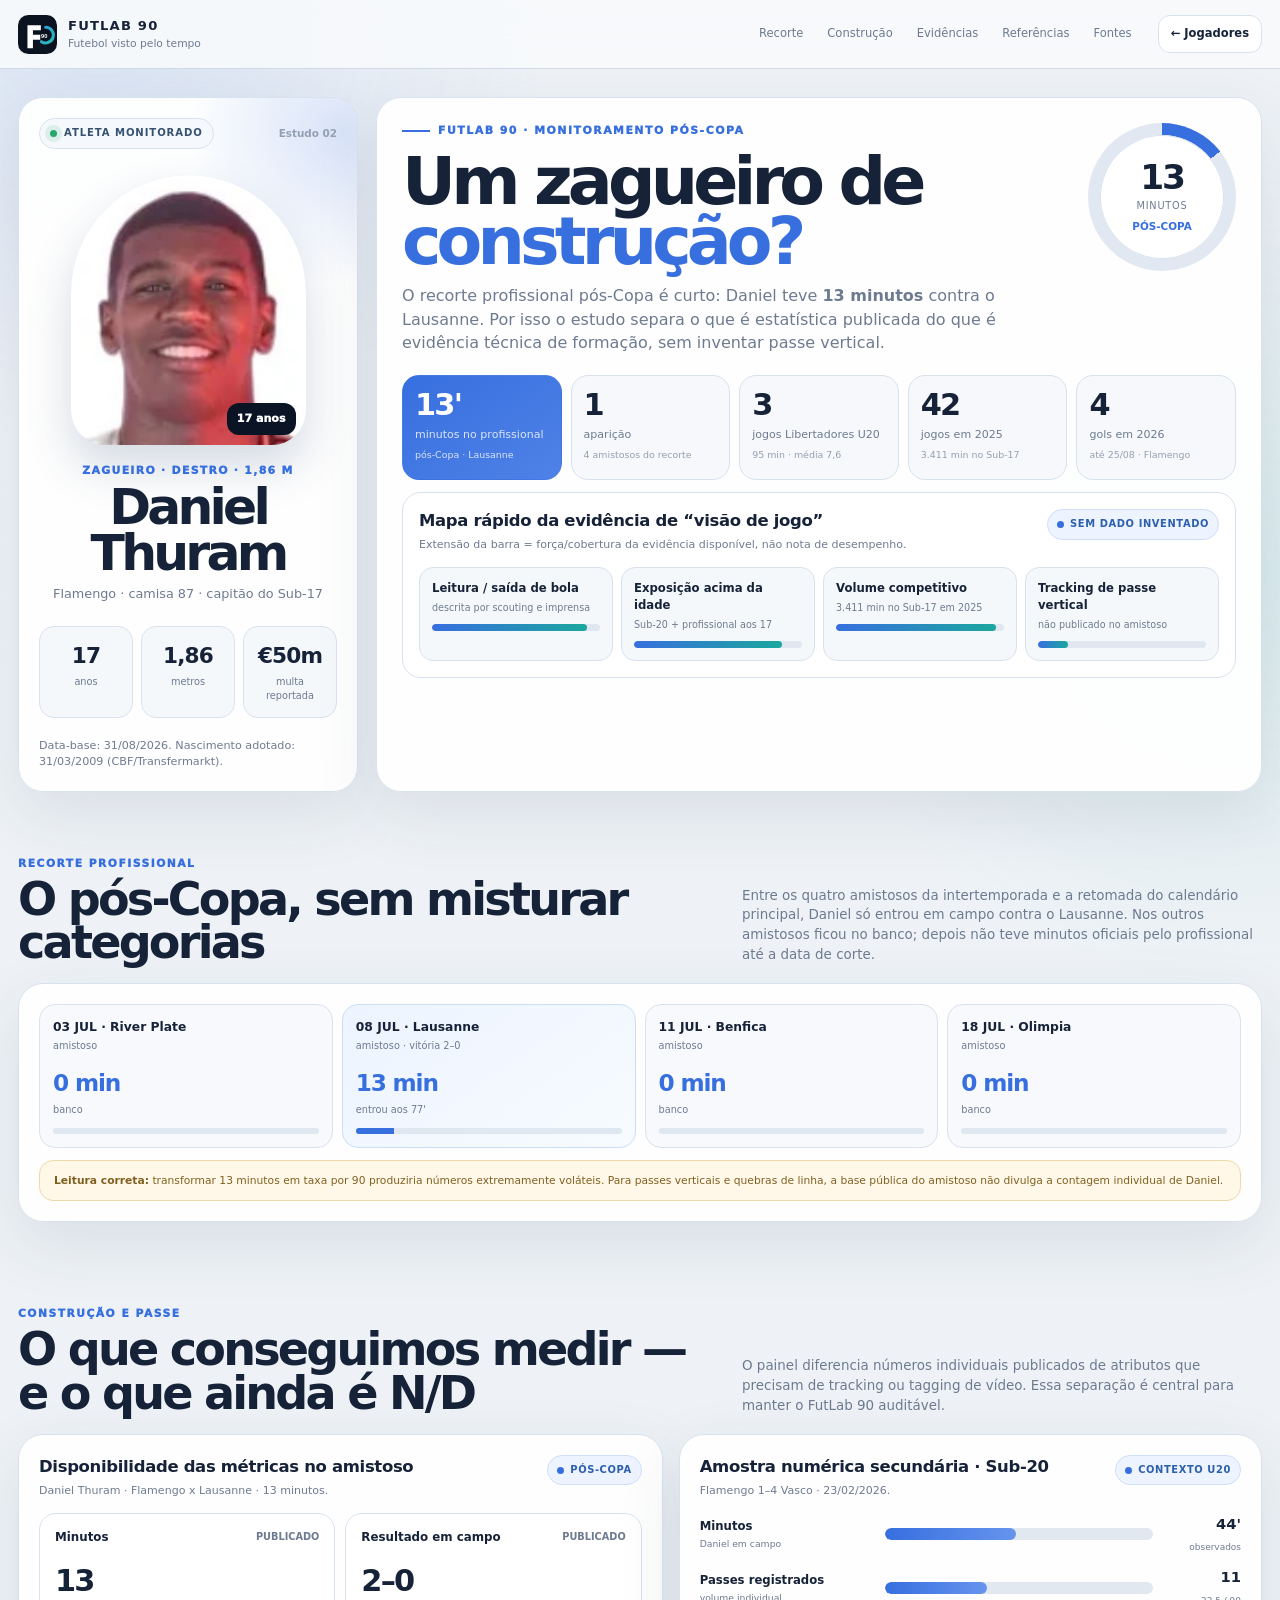
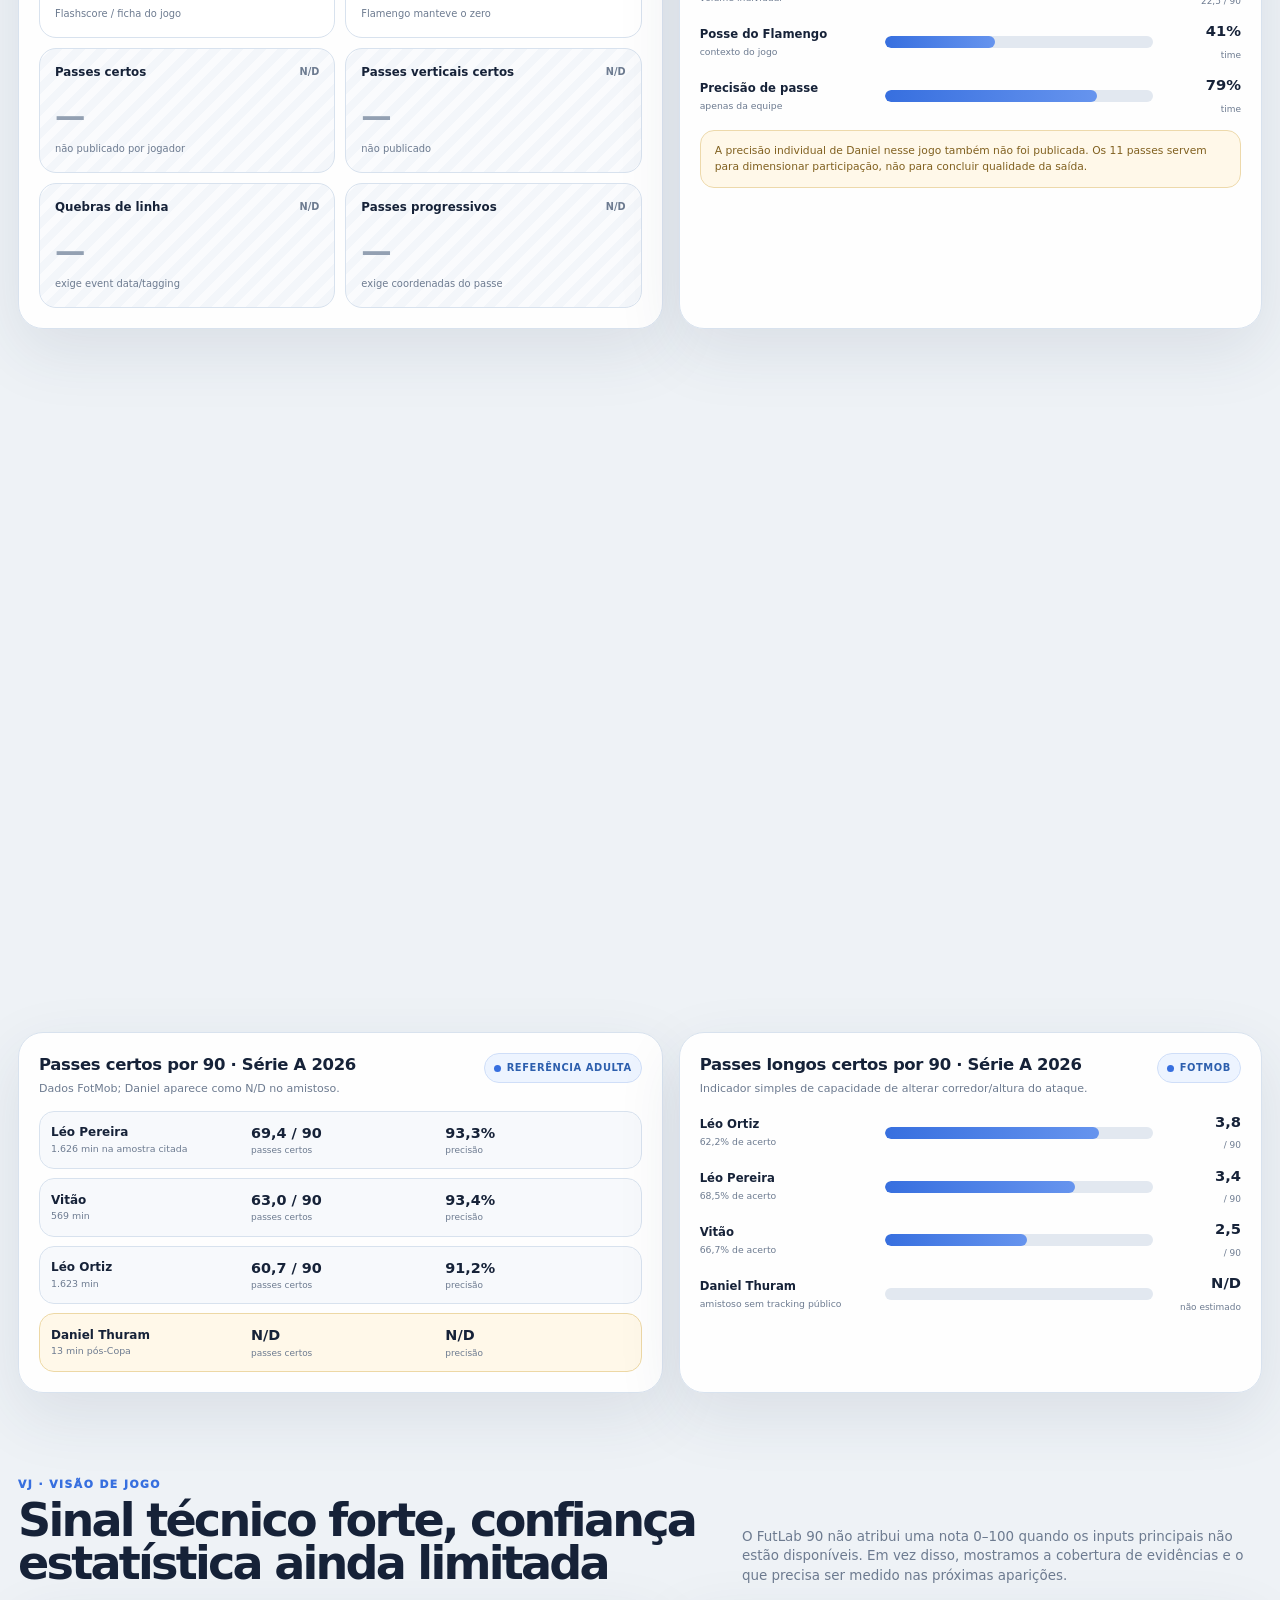
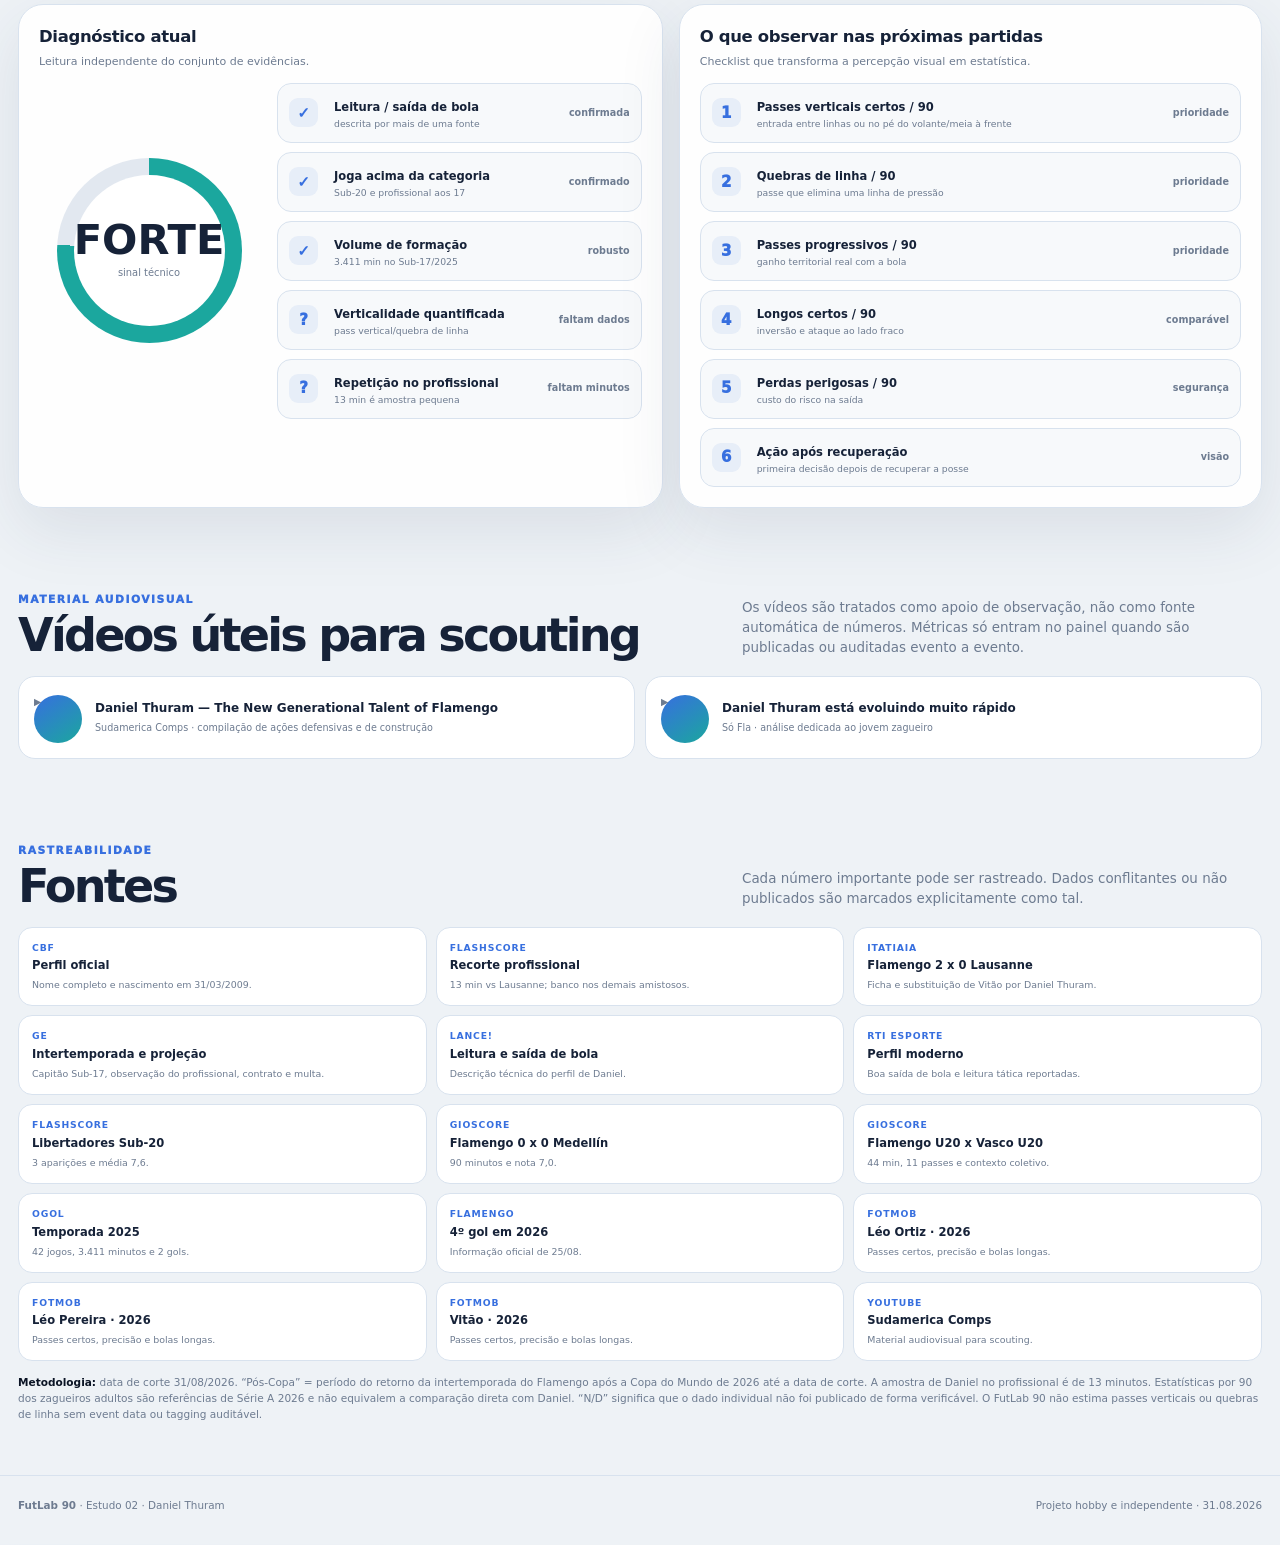
==== commit e42785df: "fix: bundle reliable player portraits" ====
--- a/jogadores/daniel-thuram/index.html
+++ b/jogadores/daniel-thuram/index.html
@@ -1,8 +1,8 @@
-<!doctype html><html lang="pt-BR"><head><meta charset="utf-8"><meta name="viewport" content="width=device-width,initial-scale=1"><meta name="description" content="FutLab 90 — Estudo 02: Daniel Thuram. Visão de jogo, saída de bola e evidências estatísticas do zagueiro de 17 anos do Flamengo."><meta name="theme-color" content="#eef2f6"><title>FutLab 90 — Daniel Thuram | Estudo 02</title><link rel="icon" href="../../assets/futlab90-mark.svg" type="image/svg+xml"><link rel="stylesheet" href="style.css"></head><body>
+<!doctype html><html lang="pt-BR"><head><meta charset="utf-8"><meta name="viewport" content="width=device-width,initial-scale=1"><meta name="description" content="FutLab 90 — Estudo 02: Daniel Thuram. Visão de jogo, saída de bola e evidências estatísticas do zagueiro de 17 anos do Flamengo."><meta name="theme-color" content="#eef2f6"><title>FutLab 90 — Daniel Thuram | Estudo 02</title><link rel="icon" href="../../assets/futlab90-mark.svg" type="image/svg+xml"><link rel="stylesheet" href="/jogadores/daniel-thuram/style.css"></head><body>
 <header class="top"><div class="shell topin"><a class="brand" href="../../"><img src="../../assets/futlab90-mark.svg" alt=""><div><strong>FutLab 90</strong><span>Futebol visto pelo tempo</span></div></a><nav class="nav"><a href="#recorte">Recorte</a><a href="#construcao">Construção</a><a href="#evidencias">Evidências</a><a href="#referencias">Referências</a><a href="#fontes">Fontes</a></nav><a class="homebtn" href="../../">← Jogadores</a></div></header>
 <main>
 <section class="hero"><div class="shell heroGrid">
-<aside class="card profile reveal"><div class="status"><span class="pill"><i></i> atleta monitorado</span><span class="study">Estudo 02</span></div><div class="portrait"><img src="https://img.sofascore.com/api/v1/player/2456574/image" onerror="this.onerror=null;this.src='../../assets/daniel-thuram.svg'" alt="Daniel Thuram"><span class="age">17 anos</span></div><div class="profileName"><small>Zagueiro · destro · 1,86 m</small><h2>Daniel Thuram</h2><p>Flamengo · camisa 87 · capitão do Sub-17</p></div><div class="facts"><div class="fact"><strong>17</strong><span>anos</span></div><div class="fact"><strong>1,86</strong><span>metros</span></div><div class="fact"><strong>€50m</strong><span>multa reportada</span></div></div><div class="profileFoot"><p>Data-base: 31/08/2026. Nascimento adotado: 31/03/2009 (CBF/Transfermarkt).</p></div></aside>
+<aside class="card profile reveal"><div class="status"><span class="pill"><i></i> atleta monitorado</span><span class="study">Estudo 02</span></div><div class="portrait"><img src="/assets/daniel-thuram.webp" onerror="this.onerror=null;this.src='/assets/daniel-thuram.svg'" alt="Daniel Thuram"><span class="age">17 anos</span></div><div class="profileName"><small>Zagueiro · destro · 1,86 m</small><h2>Daniel Thuram</h2><p>Flamengo · camisa 87 · capitão do Sub-17</p></div><div class="facts"><div class="fact"><strong>17</strong><span>anos</span></div><div class="fact"><strong>1,86</strong><span>metros</span></div><div class="fact"><strong>€50m</strong><span>multa reportada</span></div></div><div class="profileFoot"><p>Data-base: 31/08/2026. Nascimento adotado: 31/03/2009 (CBF/Transfermarkt).</p></div></aside>
 <article class="card dashboard reveal"><div class="heroHead"><div><div class="eyebrow">FutLab 90 · Monitoramento pós-Copa</div><h1>Um zagueiro de <span>construção?</span></h1><p class="sub">O recorte profissional pós-Copa é curto: Daniel teve <b>13 minutos</b> contra o Lausanne. Por isso o estudo separa o que é estatística publicada do que é evidência técnica de formação, sem inventar passe vertical.</p></div><div class="ruler"><div><strong>13</strong><span>minutos</span><b>PÓS-COPA</b></div></div></div>
 <div class="kpis"><div class="kpi primary"><strong>13'</strong><span>minutos no profissional</span><small>pós-Copa · Lausanne</small></div><div class="kpi"><strong>1</strong><span>aparição</span><small>4 amistosos do recorte</small></div><div class="kpi"><strong>3</strong><span>jogos Libertadores U20</span><small>95 min · média 7,6</small></div><div class="kpi"><strong>42</strong><span>jogos em 2025</span><small>3.411 min no Sub-17</small></div><div class="kpi"><strong>4</strong><span>gols em 2026</span><small>até 25/08 · Flamengo</small></div></div>
 <div class="heroEvidence"><div class="chartHead"><div><h3>Mapa rápido da evidência de “visão de jogo”</h3><p>Extensão da barra = força/cobertura da evidência disponível, não nota de desempenho.</p></div><span class="chip">sem dado inventado</span></div><div class="signalGrid"><div class="signal"><b>Leitura / saída de bola</b><span>descrita por scouting e imprensa</span><div class="meter"><i style="width:92%"></i></div></div><div class="signal"><b>Exposição acima da idade</b><span>Sub-20 + profissional aos 17</span><div class="meter"><i style="width:88%"></i></div></div><div class="signal"><b>Volume competitivo</b><span>3.411 min no Sub-17 em 2025</span><div class="meter"><i style="width:95%"></i></div></div><div class="signal"><b>Tracking de passe vertical</b><span>não publicado no amistoso</span><div class="meter"><i style="width:18%"></i></div></div></div></div>
@@ -33,4 +33,4 @@
 <a class="source" href="https://www.fotmob.com/players/834240" target="_blank" rel="noopener"><small>FotMob</small><b>Vitão · 2026</b><span>Passes certos, precisão e bolas longas.</span></a>
 <a class="source" href="https://www.youtube.com/watch?v=qIunXgoVu8s" target="_blank" rel="noopener"><small>YouTube</small><b>Sudamerica Comps</b><span>Material audiovisual para scouting.</span></a>
 </div><p class="method reveal"><b>Metodologia:</b> data de corte 31/08/2026. “Pós-Copa” = período do retorno da intertemporada do Flamengo após a Copa do Mundo de 2026 até a data de corte. A amostra de Daniel no profissional é de 13 minutos. Estatísticas por 90 dos zagueiros adultos são referências de Série A 2026 e não equivalem a comparação direta com Daniel. “N/D” significa que o dado individual não foi publicado de forma verificável. O FutLab 90 não estima passes verticais ou quebras de linha sem event data ou tagging auditável.</p></div></section>
-</main><footer><div class="shell foot"><span><b>FutLab 90</b> · Estudo 02 · Daniel Thuram</span><span>Projeto hobby e independente · 31.08.2026</span></div></footer><script src="app.js"></script></body></html>+</main><footer><div class="shell foot"><span><b>FutLab 90</b> · Estudo 02 · Daniel Thuram</span><span>Projeto hobby e independente · 31.08.2026</span></div></footer><script src="/jogadores/daniel-thuram/app.js"></script></body></html>
